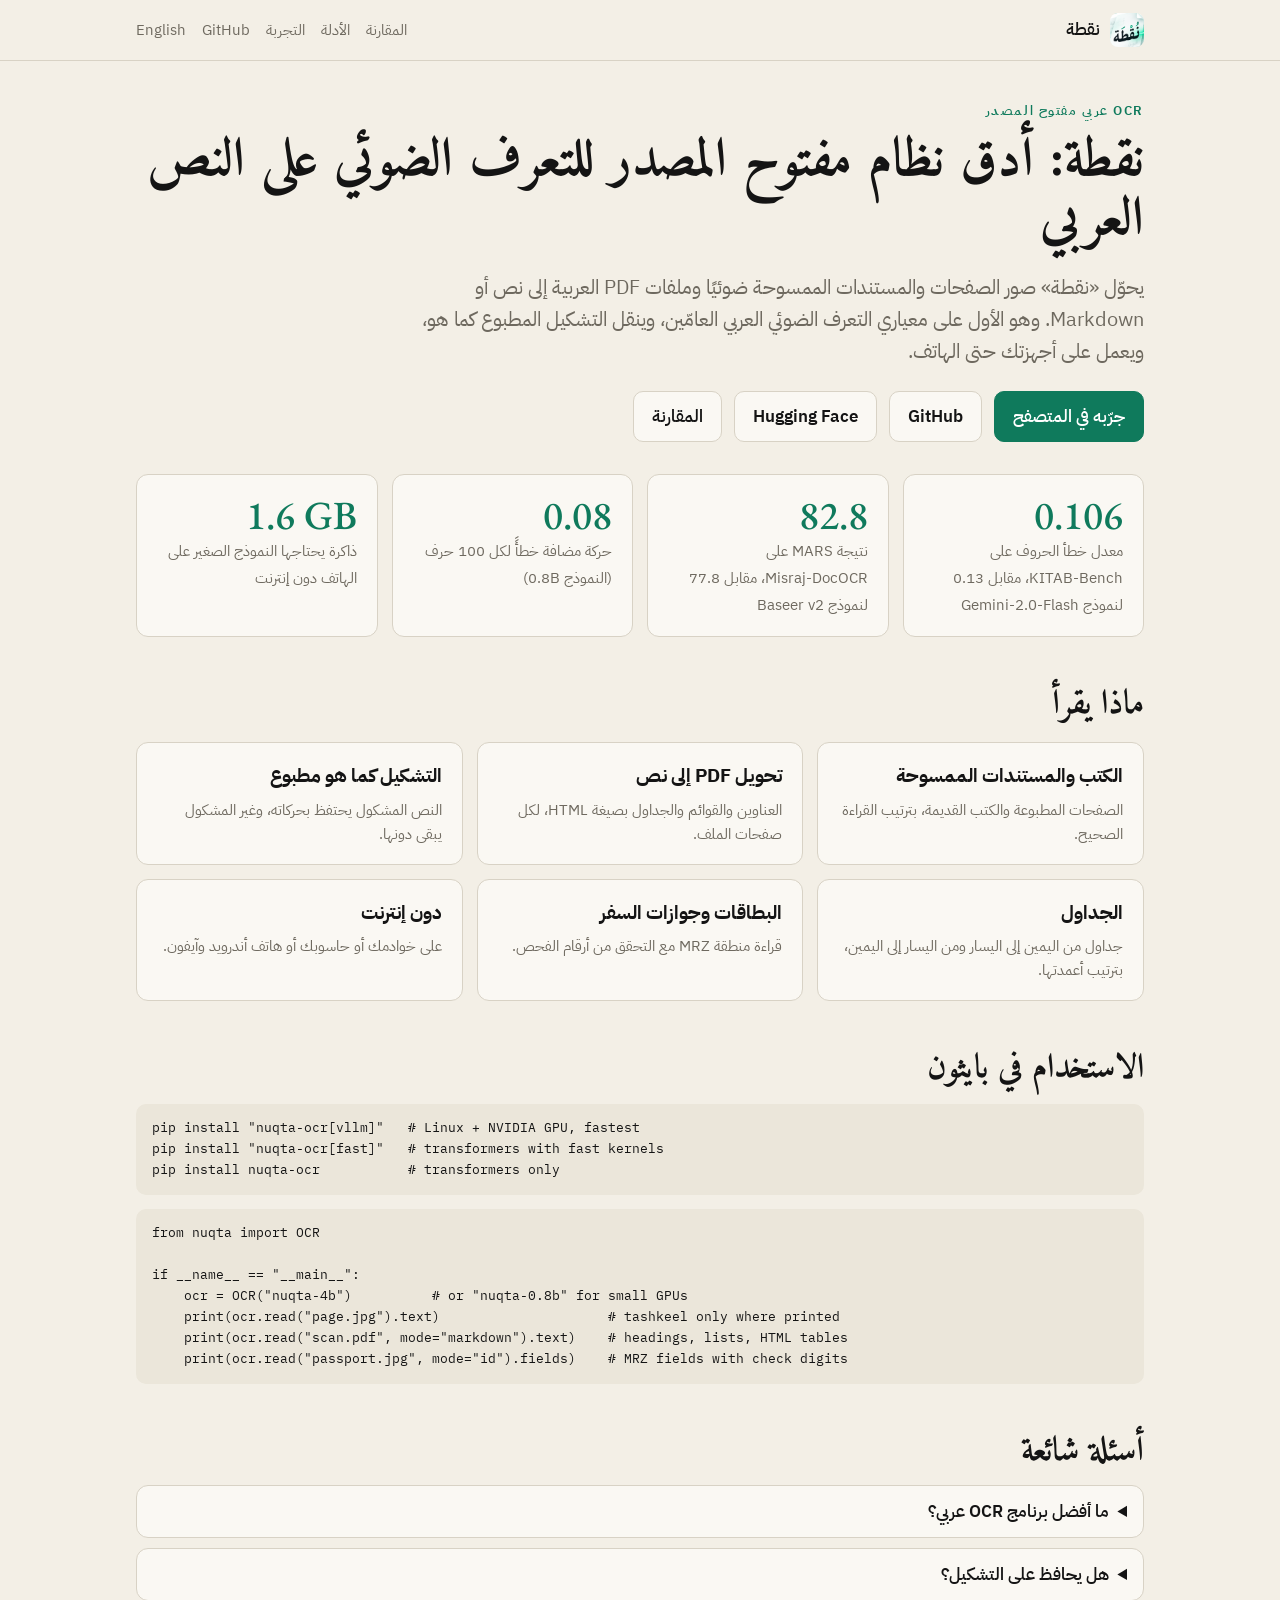
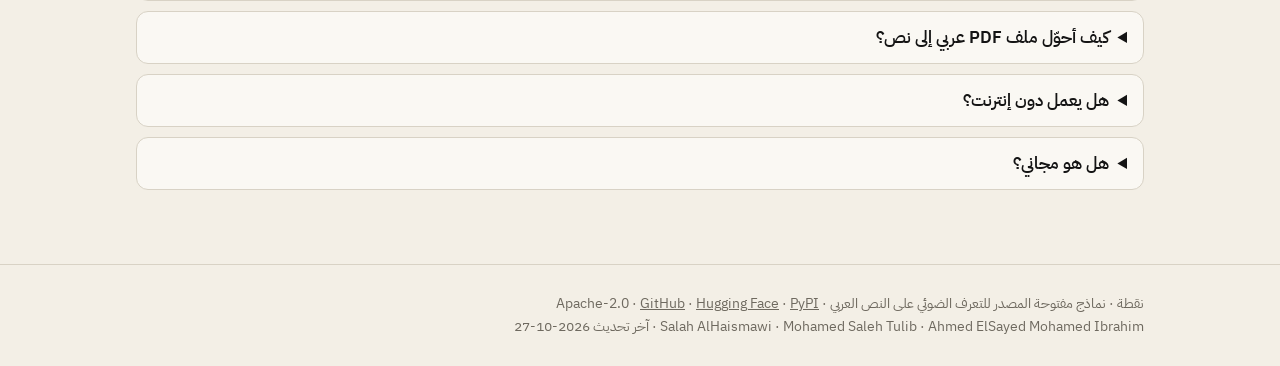
==== docs/ar/index.html @ 3d9a9c6e "Add website (GitHub Pages): benchmarks comparison, guides, Arabic page" ====
<!doctype html>
<html lang="ar" dir="rtl">
<head>
<meta charset="utf-8">
<meta name="viewport" content="width=device-width, initial-scale=1">
<title>نقطة: OCR عربي مفتوح المصدر لتحويل الصور وملفات PDF إلى نص</title>
<meta name="description" content="نماذج ومكتبة مفتوحة المصدر للتعرف الضوئي على النص العربي: تحويل الصور والمستندات الممسوحة وملفات PDF إلى نص، مع التشكيل والجداول والبطاقات وجوازات السفر. الأول على معياري KITAB-Bench وMisraj-DocOCR.">
<link rel="canonical" href="https://salahalhaismawi.github.io/nuqta-ocr/ar/">
<link rel="icon" href="../img/icon.png">
<meta property="og:type" content="website"><meta property="og:url" content="https://salahalhaismawi.github.io/nuqta-ocr/ar/">
<meta property="og:title" content="نقطة: OCR عربي مفتوح المصدر لتحويل الصور وملفات PDF إلى نص"><meta property="og:description" content="نماذج ومكتبة مفتوحة المصدر للتعرف الضوئي على النص العربي: تحويل الصور والمستندات الممسوحة وملفات PDF إلى نص، مع التشكيل والجداول والبطاقات وجوازات السفر. الأول على معياري KITAB-Bench وMisraj-DocOCR.">
<meta property="og:image" content="https://salahalhaismawi.github.io/nuqta-ocr/img/og.png"><meta name="twitter:card" content="summary_large_image">
<link rel="preconnect" href="https://fonts.googleapis.com"><link rel="preconnect" href="https://fonts.gstatic.com" crossorigin>
<link rel="stylesheet" href="https://fonts.googleapis.com/css2?family=EB+Garamond:wght@500&family=IBM+Plex+Mono&family=IBM+Plex+Sans:wght@400;600&family=IBM+Plex+Sans+Arabic:wght@400;600&family=Amiri:wght@400;700&display=swap">
<link rel="stylesheet" href="../style.css">
<script type="application/ld+json">{"@context": "https://schema.org", "@type": "WebPage", "name": "نقطة: OCR عربي مفتوح المصدر لتحويل الصور وملفات PDF إلى نص", "description": "نماذج ومكتبة مفتوحة المصدر للتعرف الضوئي على النص العربي: تحويل الصور والمستندات الممسوحة وملفات PDF إلى نص، مع التشكيل والجداول والبطاقات وجوازات السفر. الأول على معياري KITAB-Bench وMisraj-DocOCR.", "url": "https://salahalhaismawi.github.io/nuqta-ocr/ar/", "inLanguage": "ar", "dateModified": "2026-10-27", "author": [{"@type": "Person", "name": "Salah AlHaismawi"}, {"@type": "Person", "name": "Mohamed Saleh Tulib"}, {"@type": "Person", "name": "Ahmed ElSayed Mohamed Ibrahim"}]}</script><script type="application/ld+json">{"@context": "https://schema.org", "@type": "SoftwareApplication", "name": "Nuqta OCR", "alternateName": ["Nuqta Arabic OCR", "نقطة", "Nuqta-Arabic-OCR"], "applicationCategory": "DeveloperApplication", "operatingSystem": "Linux, macOS, Windows, Android, iOS", "description": "Open-source Arabic OCR models (4B and 0.8B) and Python library. First on KITAB-Bench (CER 0.106) and Misraj-DocOCR (MARS 82.8) among published results. Copies printed tashkeel, reads tables, IDs and passports.", "url": "https://salahalhaismawi.github.io/nuqta-ocr/", "downloadUrl": "https://pypi.org/project/nuqta-ocr/", "softwareVersion": "0.1.1", "license": "https://www.apache.org/licenses/LICENSE-2.0", "offers": {"@type": "Offer", "price": "0", "priceCurrency": "USD"}, "author": [{"@type": "Person", "name": "Salah AlHaismawi"}, {"@type": "Person", "name": "Mohamed Saleh Tulib"}, {"@type": "Person", "name": "Ahmed ElSayed Mohamed Ibrahim"}], "sameAs": ["https://github.com/SalahAlHaismawi/nuqta-ocr", "https://pypi.org/project/nuqta-ocr/", "https://huggingface.co/spaces/SalahALHaismawi/Nuqta-Arabic-OCR", "https://huggingface.co/SalahALHaismawi/Nuqta-Arabic-OCR-4B", "https://huggingface.co/SalahALHaismawi/Nuqta-Arabic-OCR-0.8B"]}</script><script type="application/ld+json">{"@context": "https://schema.org", "@type": "FAQPage", "mainEntity": [{"@type": "Question", "name": "ما أفضل برنامج OCR عربي؟", "acceptedAnswer": {"@type": "Answer", "text": "على المعيارين العامين للتعرف الضوئي على النص العربي، حقق نموذج Nuqta-Arabic-OCR 4B أفضل النتائج المنشورة: معدل خطأ في الحروف 0.106 على KITAB-Bench، ونتيجة 82.8 على Misraj-DocOCR، متقدمًا على Gemini وGPT وBaseer. وهو مفتوح المصدر برخصة Apache-2.0."}}, {"@type": "Question", "name": "هل يحافظ على التشكيل؟", "acceptedAnswer": {"@type": "Answer", "text": "نعم. ينقل التشكيل المطبوع في الصفحة كما هو، ونادرًا ما يضيف حركات غير موجودة فيها."}}, {"@type": "Question", "name": "كيف أحوّل ملف PDF عربي إلى نص؟", "acceptedAnswer": {"@type": "Answer", "text": "ثبّت المكتبة بالأمر pip install nuqta-ocr، ثم استخدم OCR('nuqta-4b').read('file.pdf').text، أو جرّب الصفحة التجريبية في المتصفح دون تثبيت."}}, {"@type": "Question", "name": "هل يعمل دون إنترنت؟", "acceptedAnswer": {"@type": "Answer", "text": "نعم. يعمل على خوادمك أو حاسوبك أو هاتفك دون اتصال، فلا تخرج مستنداتك من أجهزتك."}}, {"@type": "Question", "name": "هل هو مجاني؟", "acceptedAnswer": {"@type": "Answer", "text": "نعم، النماذج والمكتبة مجانية ومفتوحة المصدر، ويجوز استخدامها تجاريًا."}}]}</script>
</head>
<body dir="rtl">
<header class="top"><div class="wrap">
<a class="brand" href="../ar/"><img src="../img/icon.png" alt="" width="34" height="34">نقطة</a>
<nav><a href="../best-arabic-ocr/">المقارنة</a><a href="../guides/">الأدلة</a><a href="https://huggingface.co/spaces/SalahALHaismawi/Nuqta-Arabic-OCR">التجربة</a><a href="https://github.com/SalahAlHaismawi/nuqta-ocr">GitHub</a><a href="../" hreflang="en">English</a></nav>
</div></header>
<main><div class="wrap">

<p class="eyebrow">OCR عربي مفتوح المصدر</p>
<h1>نقطة: أدق نظام مفتوح المصدر للتعرف الضوئي على النص العربي</h1>
<p class="lead">يحوّل «نقطة» صور الصفحات والمستندات الممسوحة ضوئيًا وملفات PDF العربية إلى نص أو Markdown. وهو الأول على
معياري التعرف الضوئي العربي العامّين، وينقل التشكيل المطبوع كما هو، ويعمل على أجهزتك حتى الهاتف.</p>
<div class="cta"><a class="btn primary" href="https://huggingface.co/spaces/SalahALHaismawi/Nuqta-Arabic-OCR">جرّبه في المتصفح</a><a class="btn" href="https://github.com/SalahAlHaismawi/nuqta-ocr">GitHub</a>
<a class="btn" href="https://huggingface.co/SalahALHaismawi/Nuqta-Arabic-OCR-4B">Hugging Face</a><a class="btn" href="../best-arabic-ocr/">المقارنة</a></div>
<div class="stats">
<div class="stat"><b dir="ltr">0.106</b><span>معدل خطأ الحروف على <bdi>KITAB-Bench</bdi>، مقابل 0.13 لنموذج <bdi>Gemini-2.0-Flash</bdi></span></div>
<div class="stat"><b dir="ltr">82.8</b><span>نتيجة <bdi>MARS</bdi> على <bdi>Misraj-DocOCR</bdi>، مقابل 77.8 لنموذج <bdi>Baseer v2</bdi></span></div>
<div class="stat"><b dir="ltr">0.08</b><span>حركة مضافة خطأً لكل 100 حرف (النموذج <bdi>0.8B</bdi>)</span></div>
<div class="stat"><b dir="ltr">1.6 GB</b><span>ذاكرة يحتاجها النموذج الصغير على الهاتف دون إنترنت</span></div>
</div>
<h2>ماذا يقرأ</h2>
<div class="cards">
<div class="card"><h3>الكتب والمستندات الممسوحة</h3><p>الصفحات المطبوعة والكتب القديمة، بترتيب القراءة الصحيح.</p></div>
<div class="card"><h3>تحويل PDF إلى نص</h3><p>العناوين والقوائم والجداول بصيغة HTML، لكل صفحات الملف.</p></div>
<div class="card"><h3>التشكيل كما هو مطبوع</h3><p>النص المشكول يحتفظ بحركاته، وغير المشكول يبقى دونها.</p></div>
<div class="card"><h3>الجداول</h3><p>جداول من اليمين إلى اليسار ومن اليسار إلى اليمين، بترتيب أعمدتها.</p></div>
<div class="card"><h3>البطاقات وجوازات السفر</h3><p>قراءة منطقة MRZ مع التحقق من أرقام الفحص.</p></div>
<div class="card"><h3>دون إنترنت</h3><p>على خوادمك أو حاسوبك أو هاتف أندرويد وآيفون.</p></div>
</div>
<h2>الاستخدام في بايثون</h2>
<pre><code>pip install "nuqta-ocr[vllm]"   # Linux + NVIDIA GPU, fastest
pip install "nuqta-ocr[fast]"   # transformers with fast kernels
pip install nuqta-ocr           # transformers only</code></pre>
<pre><code>from nuqta import OCR

if __name__ == "__main__":
    ocr = OCR("nuqta-4b")          # or "nuqta-0.8b" for small GPUs
    print(ocr.read("page.jpg").text)                     # tashkeel only where printed
    print(ocr.read("scan.pdf", mode="markdown").text)    # headings, lists, HTML tables
    print(ocr.read("passport.jpg", mode="id").fields)    # MRZ fields with check digits</code></pre>
<h2>أسئلة شائعة</h2>
<details><summary>ما أفضل برنامج OCR عربي؟</summary><p>على المعيارين العامين للتعرف الضوئي على النص العربي، حقق نموذج Nuqta-Arabic-OCR 4B أفضل النتائج المنشورة: معدل خطأ في الحروف 0.106 على KITAB-Bench، ونتيجة 82.8 على Misraj-DocOCR، متقدمًا على Gemini وGPT وBaseer. وهو مفتوح المصدر برخصة Apache-2.0.</p></details><details><summary>هل يحافظ على التشكيل؟</summary><p>نعم. ينقل التشكيل المطبوع في الصفحة كما هو، ونادرًا ما يضيف حركات غير موجودة فيها.</p></details><details><summary>كيف أحوّل ملف PDF عربي إلى نص؟</summary><p>ثبّت المكتبة بالأمر pip install nuqta-ocr، ثم استخدم OCR(&#x27;nuqta-4b&#x27;).read(&#x27;file.pdf&#x27;).text، أو جرّب الصفحة التجريبية في المتصفح دون تثبيت.</p></details><details><summary>هل يعمل دون إنترنت؟</summary><p>نعم. يعمل على خوادمك أو حاسوبك أو هاتفك دون اتصال، فلا تخرج مستنداتك من أجهزتك.</p></details><details><summary>هل هو مجاني؟</summary><p>نعم، النماذج والمكتبة مجانية ومفتوحة المصدر، ويجوز استخدامها تجاريًا.</p></details>

</div></main>
<footer><div class="wrap">نقطة · نماذج مفتوحة المصدر للتعرف الضوئي على النص العربي · Apache-2.0 · <a href="https://github.com/SalahAlHaismawi/nuqta-ocr">GitHub</a> · <a href="https://huggingface.co/SalahALHaismawi/Nuqta-Arabic-OCR-4B">Hugging Face</a> · <a href="https://pypi.org/project/nuqta-ocr/">PyPI</a><br>
Salah AlHaismawi · Mohamed Saleh Tulib · Ahmed ElSayed Mohamed Ibrahim · آخر تحديث 2026-10-27</div></footer>
</body>
</html>
---- docs/style.css ----
:root{--paper:#F3EFE6;--card:#FAF8F3;--ink:#141414;--muted:#6E695F;--rule:#D8D2C5;--green:#0F7A5C;--soft:#E3EFE9;--code:#EBE6DA}
@media (prefers-color-scheme:dark){:root{--paper:#121412;--card:#1A1D1A;--ink:#ECE8DF;--muted:#A39E93;--rule:#33362F;--green:#4FC79C;--soft:#17271F;--code:#202320}}
*{box-sizing:border-box}
html{-webkit-text-size-adjust:100%}
body{margin:0;background:var(--paper);color:var(--ink);font:17px/1.6 'IBM Plex Sans',system-ui,sans-serif}
[lang=ar] body,body[dir=rtl]{font-family:'IBM Plex Sans Arabic','IBM Plex Sans',system-ui,sans-serif}
a{color:var(--green)}
.wrap{max-width:1040px;margin:0 auto;padding:0 16px}
header.top{border-bottom:1px solid var(--rule)}
header.top .wrap{display:flex;align-items:center;gap:20px;min-height:60px;flex-wrap:wrap}
header.top .brand{display:flex;align-items:center;gap:10px;font-weight:600;text-decoration:none;color:var(--ink)}
header.top .brand img{width:34px;height:34px;border-radius:8px}
header.top nav{display:flex;gap:16px;flex-wrap:wrap;margin-inline-start:auto;font-size:15px}
header.top nav a{color:var(--muted);text-decoration:none}
header.top nav a:hover{color:var(--ink)}
main{padding:40px 0 64px}
h1{font-family:'EB Garamond',Georgia,serif;font-weight:500;font-size:clamp(34px,6vw,54px);line-height:1.1;margin:0 0 16px}
h2{font-family:'EB Garamond',Georgia,serif;font-weight:500;font-size:clamp(26px,4vw,34px);line-height:1.2;margin:48px 0 12px}
h3{font-size:19px;margin:28px 0 8px}
[dir=rtl] .stat b{text-align:right}
bdi{white-space:nowrap}
.btn.primary{color:#fff}
@media (prefers-color-scheme:dark){.btn.primary{color:#0b1a14}}
[dir=rtl] h1,[dir=rtl] h2{font-family:'Amiri','IBM Plex Sans Arabic',serif;font-weight:700}
.lead{font-size:20px;color:var(--muted);max-width:760px}
.eyebrow{font-size:13px;font-weight:600;letter-spacing:.12em;text-transform:uppercase;color:var(--green);margin:0 0 10px}
.cta{display:flex;gap:12px;flex-wrap:wrap;margin:24px 0}
.btn{display:inline-block;padding:11px 18px;border-radius:10px;border:1px solid var(--rule);background:var(--card);color:var(--ink);text-decoration:none;font-weight:600}
.btn.primary{background:var(--green);border-color:var(--green);color:#fff}
.stats{display:grid;grid-template-columns:repeat(auto-fit,minmax(200px,1fr));gap:14px;margin:32px 0}
.stat{background:var(--card);border:1px solid var(--rule);border-radius:12px;padding:18px 20px}
.stat b{display:block;font-family:'EB Garamond',Georgia,serif;font-size:40px;font-weight:500;color:var(--green);line-height:1.1}
.stat span{color:var(--muted);font-size:15px}
.tbl{overflow-x:auto;margin:16px 0;border:1px solid var(--rule);border-radius:12px;background:var(--card)}
table{border-collapse:collapse;width:100%;font-size:15px}
th,td{padding:9px 12px;text-align:start;border-bottom:1px solid var(--rule);white-space:nowrap}
th{font-weight:600;color:var(--muted);font-size:13px;text-transform:uppercase;letter-spacing:.05em}
tr:last-child td{border-bottom:0}
tr.us td{background:var(--soft);font-weight:600}
td.n{font-variant-numeric:tabular-nums}
pre{background:var(--code);border-radius:10px;padding:14px 16px;overflow-x:auto;font-size:14px;line-height:1.5;direction:ltr;text-align:left}
code{font-family:'IBM Plex Mono',ui-monospace,monospace;font-size:.92em}
p code,li code{background:var(--code);padding:1px 5px;border-radius:5px}
.cards{display:grid;grid-template-columns:repeat(auto-fit,minmax(260px,1fr));gap:14px;margin:16px 0}
.card{background:var(--card);border:1px solid var(--rule);border-radius:12px;padding:18px 20px}
.card h3{margin:0 0 6px}
.card p{margin:0;color:var(--muted);font-size:15px}
.card a.more{display:inline-block;margin-top:10px;font-weight:600;text-decoration:none}
details{background:var(--card);border:1px solid var(--rule);border-radius:12px;padding:12px 16px;margin:10px 0}
summary{font-weight:600;cursor:pointer}
details p{margin:8px 0 0;color:var(--muted)}
.note{color:var(--muted);font-size:14px}
.ar-text{font-family:'Amiri',serif;font-size:1.25em}
footer{border-top:1px solid var(--rule);padding:28px 0;color:var(--muted);font-size:14px}
footer a{color:var(--muted)}
@media (max-width:600px){body{font-size:16px}th,td{white-space:normal;padding:8px}td:first-child{min-width:120px}header.top nav{margin-inline-start:0}}
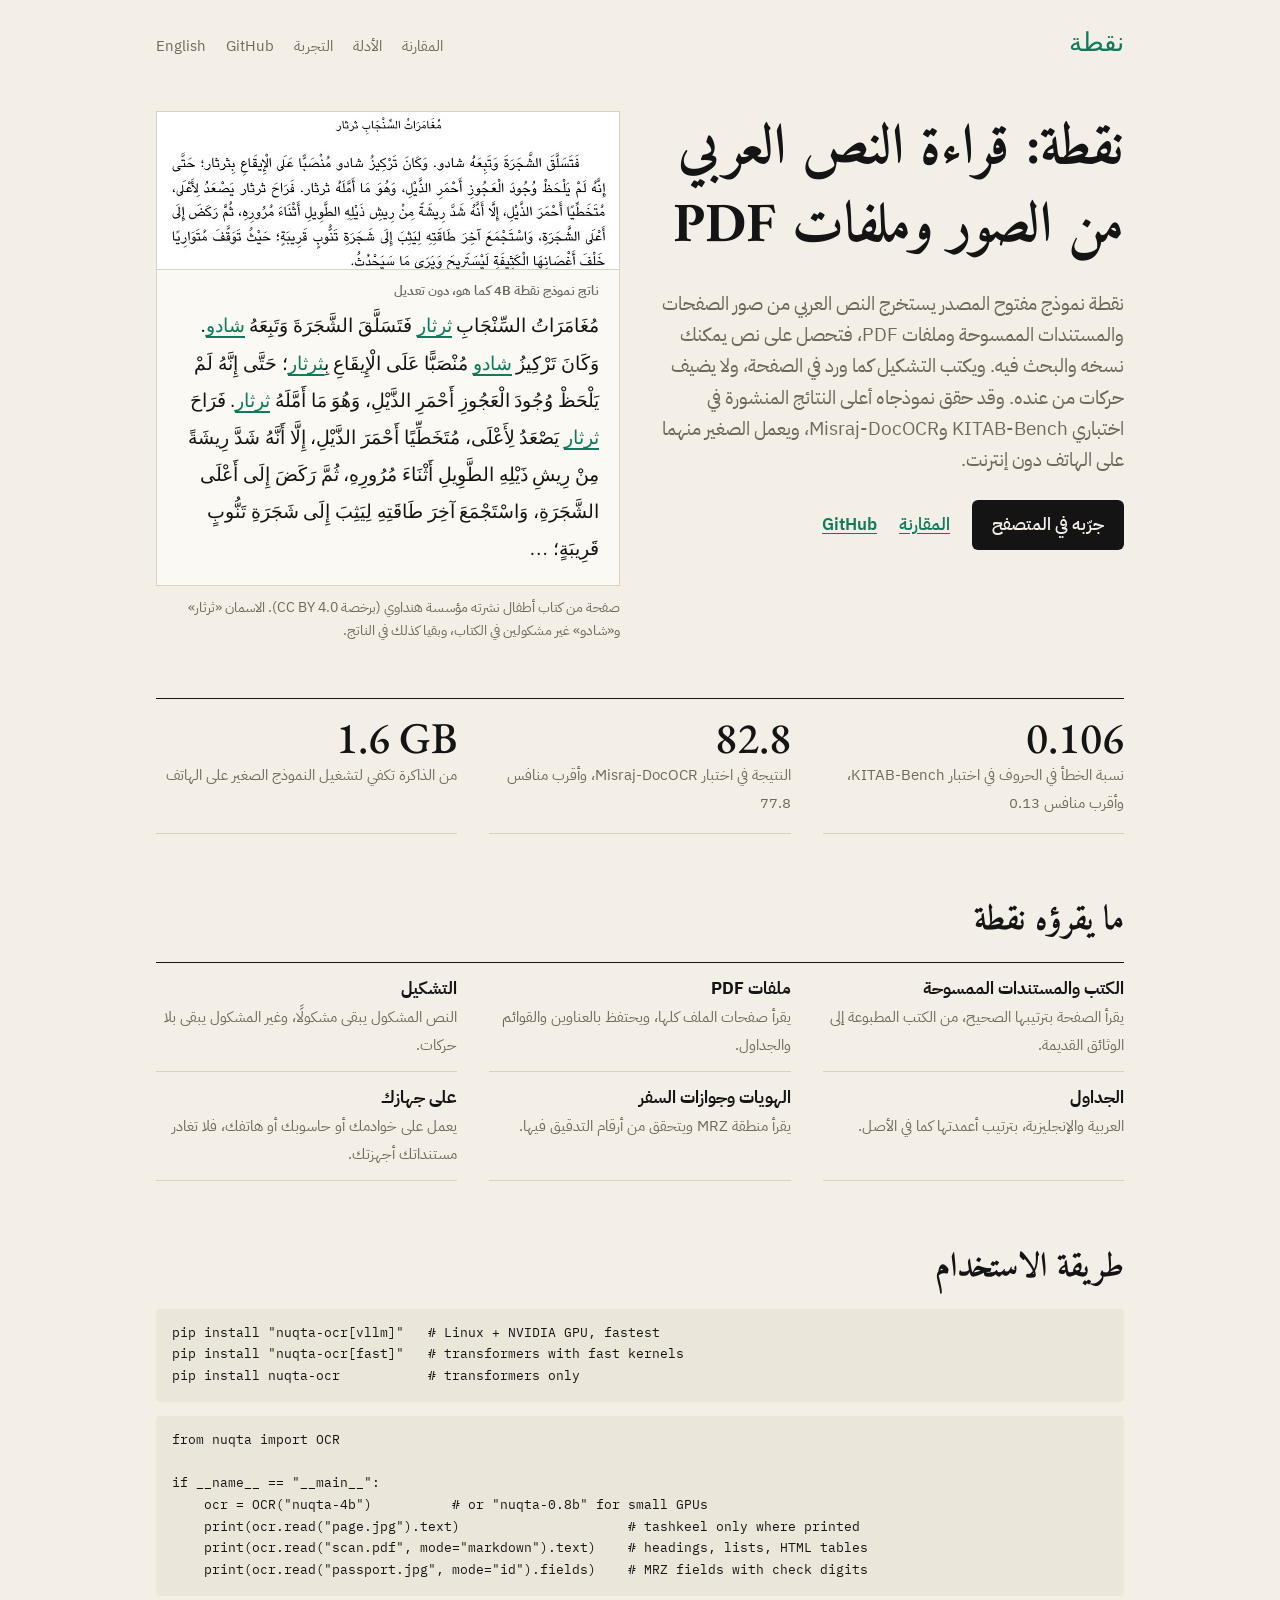
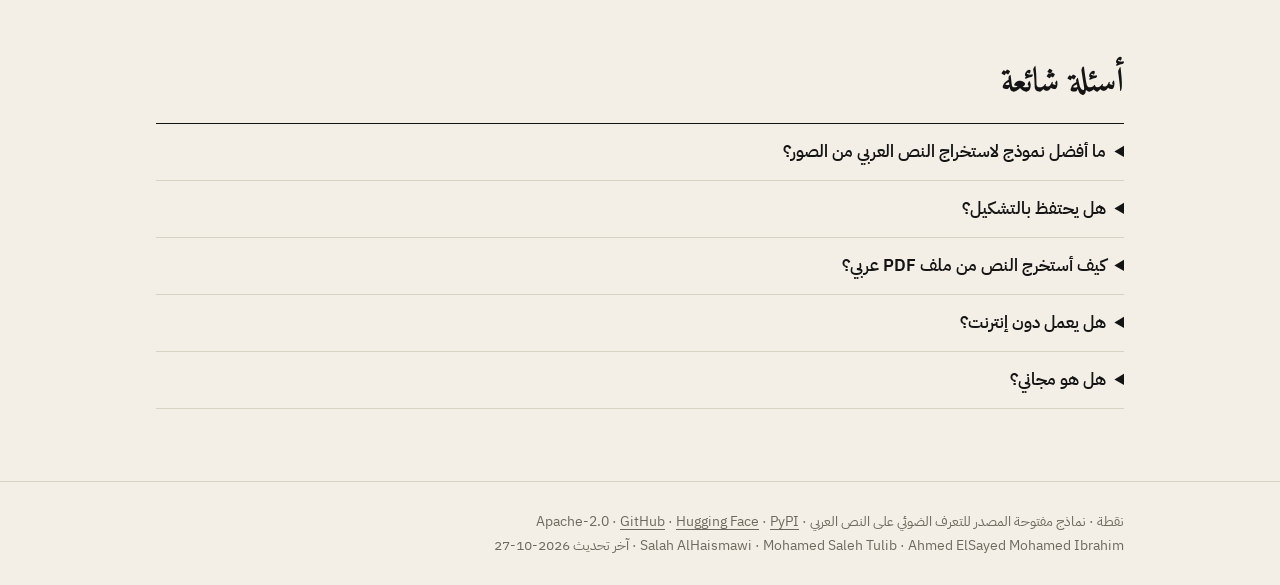
==== commit 83ad12d4: "Website: light editorial design with a real page and its output; rewrite Arabic page" ====
--- a/docs/ar/index.html
+++ b/docs/ar/index.html
@@ -13,37 +13,39 @@
 <link rel="preconnect" href="https://fonts.googleapis.com"><link rel="preconnect" href="https://fonts.gstatic.com" crossorigin>
 <link rel="stylesheet" href="https://fonts.googleapis.com/css2?family=EB+Garamond:wght@500&family=IBM+Plex+Mono&family=IBM+Plex+Sans:wght@400;600&family=IBM+Plex+Sans+Arabic:wght@400;600&family=Amiri:wght@400;700&display=swap">
 <link rel="stylesheet" href="../style.css">
-<script type="application/ld+json">{"@context": "https://schema.org", "@type": "WebPage", "name": "نقطة: OCR عربي مفتوح المصدر لتحويل الصور وملفات PDF إلى نص", "description": "نماذج ومكتبة مفتوحة المصدر للتعرف الضوئي على النص العربي: تحويل الصور والمستندات الممسوحة وملفات PDF إلى نص، مع التشكيل والجداول والبطاقات وجوازات السفر. الأول على معياري KITAB-Bench وMisraj-DocOCR.", "url": "https://salahalhaismawi.github.io/nuqta-ocr/ar/", "inLanguage": "ar", "dateModified": "2026-10-27", "author": [{"@type": "Person", "name": "Salah AlHaismawi"}, {"@type": "Person", "name": "Mohamed Saleh Tulib"}, {"@type": "Person", "name": "Ahmed ElSayed Mohamed Ibrahim"}]}</script><script type="application/ld+json">{"@context": "https://schema.org", "@type": "SoftwareApplication", "name": "Nuqta OCR", "alternateName": ["Nuqta Arabic OCR", "نقطة", "Nuqta-Arabic-OCR"], "applicationCategory": "DeveloperApplication", "operatingSystem": "Linux, macOS, Windows, Android, iOS", "description": "Open-source Arabic OCR models (4B and 0.8B) and Python library. First on KITAB-Bench (CER 0.106) and Misraj-DocOCR (MARS 82.8) among published results. Copies printed tashkeel, reads tables, IDs and passports.", "url": "https://salahalhaismawi.github.io/nuqta-ocr/", "downloadUrl": "https://pypi.org/project/nuqta-ocr/", "softwareVersion": "0.1.1", "license": "https://www.apache.org/licenses/LICENSE-2.0", "offers": {"@type": "Offer", "price": "0", "priceCurrency": "USD"}, "author": [{"@type": "Person", "name": "Salah AlHaismawi"}, {"@type": "Person", "name": "Mohamed Saleh Tulib"}, {"@type": "Person", "name": "Ahmed ElSayed Mohamed Ibrahim"}], "sameAs": ["https://github.com/SalahAlHaismawi/nuqta-ocr", "https://pypi.org/project/nuqta-ocr/", "https://huggingface.co/spaces/SalahALHaismawi/Nuqta-Arabic-OCR", "https://huggingface.co/SalahALHaismawi/Nuqta-Arabic-OCR-4B", "https://huggingface.co/SalahALHaismawi/Nuqta-Arabic-OCR-0.8B"]}</script><script type="application/ld+json">{"@context": "https://schema.org", "@type": "FAQPage", "mainEntity": [{"@type": "Question", "name": "ما أفضل برنامج OCR عربي؟", "acceptedAnswer": {"@type": "Answer", "text": "على المعيارين العامين للتعرف الضوئي على النص العربي، حقق نموذج Nuqta-Arabic-OCR 4B أفضل النتائج المنشورة: معدل خطأ في الحروف 0.106 على KITAB-Bench، ونتيجة 82.8 على Misraj-DocOCR، متقدمًا على Gemini وGPT وBaseer. وهو مفتوح المصدر برخصة Apache-2.0."}}, {"@type": "Question", "name": "هل يحافظ على التشكيل؟", "acceptedAnswer": {"@type": "Answer", "text": "نعم. ينقل التشكيل المطبوع في الصفحة كما هو، ونادرًا ما يضيف حركات غير موجودة فيها."}}, {"@type": "Question", "name": "كيف أحوّل ملف PDF عربي إلى نص؟", "acceptedAnswer": {"@type": "Answer", "text": "ثبّت المكتبة بالأمر pip install nuqta-ocr، ثم استخدم OCR('nuqta-4b').read('file.pdf').text، أو جرّب الصفحة التجريبية في المتصفح دون تثبيت."}}, {"@type": "Question", "name": "هل يعمل دون إنترنت؟", "acceptedAnswer": {"@type": "Answer", "text": "نعم. يعمل على خوادمك أو حاسوبك أو هاتفك دون اتصال، فلا تخرج مستنداتك من أجهزتك."}}, {"@type": "Question", "name": "هل هو مجاني؟", "acceptedAnswer": {"@type": "Answer", "text": "نعم، النماذج والمكتبة مجانية ومفتوحة المصدر، ويجوز استخدامها تجاريًا."}}]}</script>
+<script type="application/ld+json">{"@context": "https://schema.org", "@type": "WebPage", "name": "نقطة: OCR عربي مفتوح المصدر لتحويل الصور وملفات PDF إلى نص", "description": "نماذج ومكتبة مفتوحة المصدر للتعرف الضوئي على النص العربي: تحويل الصور والمستندات الممسوحة وملفات PDF إلى نص، مع التشكيل والجداول والبطاقات وجوازات السفر. الأول على معياري KITAB-Bench وMisraj-DocOCR.", "url": "https://salahalhaismawi.github.io/nuqta-ocr/ar/", "inLanguage": "ar", "dateModified": "2026-10-27", "author": [{"@type": "Person", "name": "Salah AlHaismawi"}, {"@type": "Person", "name": "Mohamed Saleh Tulib"}, {"@type": "Person", "name": "Ahmed ElSayed Mohamed Ibrahim"}]}</script><script type="application/ld+json">{"@context": "https://schema.org", "@type": "SoftwareApplication", "name": "Nuqta OCR", "alternateName": ["Nuqta Arabic OCR", "نقطة", "Nuqta-Arabic-OCR"], "applicationCategory": "DeveloperApplication", "operatingSystem": "Linux, macOS, Windows, Android, iOS", "description": "Open-source Arabic OCR models (4B and 0.8B) and Python library. First on KITAB-Bench (CER 0.106) and Misraj-DocOCR (MARS 82.8) among published results. Copies printed tashkeel, reads tables, IDs and passports.", "url": "https://salahalhaismawi.github.io/nuqta-ocr/", "downloadUrl": "https://pypi.org/project/nuqta-ocr/", "softwareVersion": "0.1.1", "license": "https://www.apache.org/licenses/LICENSE-2.0", "offers": {"@type": "Offer", "price": "0", "priceCurrency": "USD"}, "author": [{"@type": "Person", "name": "Salah AlHaismawi"}, {"@type": "Person", "name": "Mohamed Saleh Tulib"}, {"@type": "Person", "name": "Ahmed ElSayed Mohamed Ibrahim"}], "sameAs": ["https://github.com/SalahAlHaismawi/nuqta-ocr", "https://pypi.org/project/nuqta-ocr/", "https://huggingface.co/spaces/SalahALHaismawi/Nuqta-Arabic-OCR", "https://huggingface.co/SalahALHaismawi/Nuqta-Arabic-OCR-4B", "https://huggingface.co/SalahALHaismawi/Nuqta-Arabic-OCR-0.8B"]}</script><script type="application/ld+json">{"@context": "https://schema.org", "@type": "FAQPage", "mainEntity": [{"@type": "Question", "name": "ما أفضل نموذج لاستخراج النص العربي من الصور؟", "acceptedAnswer": {"@type": "Answer", "text": "بحسب النتائج المنشورة في الاختبارين العامّين لقراءة النص العربي، يتصدر نموذج Nuqta-Arabic-OCR 4B: نسبة الخطأ في الحروف 0.106 في اختبار KITAB-Bench، و82.8 في اختبار Misraj-DocOCR، متقدمًا على Gemini وGPT وBaseer. والنموذج مفتوح المصدر برخصة Apache-2.0."}}, {"@type": "Question", "name": "هل يحتفظ بالتشكيل؟", "acceptedAnswer": {"@type": "Answer", "text": "نعم، يكتب الحركات المطبوعة في الصفحة كما هي، ونادرًا ما يضيف حركة غير موجودة فيها."}}, {"@type": "Question", "name": "كيف أستخرج النص من ملف PDF عربي؟", "acceptedAnswer": {"@type": "Answer", "text": "ثبّت المكتبة بالأمر pip install nuqta-ocr، ثم استدعِ OCR('nuqta-4b').read('file.pdf').text. ويمكنك أيضًا تجربته في المتصفح دون تثبيت أي شيء."}}, {"@type": "Question", "name": "هل يعمل دون إنترنت؟", "acceptedAnswer": {"@type": "Answer", "text": "نعم، يعمل على خوادمك أو حاسوبك أو هاتفك دون اتصال، فتبقى مستنداتك عندك."}}, {"@type": "Question", "name": "هل هو مجاني؟", "acceptedAnswer": {"@type": "Answer", "text": "نعم، النماذج والمكتبة مجانية ومفتوحة المصدر، ويمكن استخدامها في المشاريع التجارية."}}]}</script>
 </head>
 <body dir="rtl">
 <header class="top"><div class="wrap">
-<a class="brand" href="../ar/"><img src="../img/icon.png" alt="" width="34" height="34">نقطة</a>
+<a class="brand" href="../ar/">نقطة</a>
 <nav><a href="../best-arabic-ocr/">المقارنة</a><a href="../guides/">الأدلة</a><a href="https://huggingface.co/spaces/SalahALHaismawi/Nuqta-Arabic-OCR">التجربة</a><a href="https://github.com/SalahAlHaismawi/nuqta-ocr">GitHub</a><a href="../" hreflang="en">English</a></nav>
 </div></header>
 <main><div class="wrap">
 
-<p class="eyebrow">OCR عربي مفتوح المصدر</p>
-<h1>نقطة: أدق نظام مفتوح المصدر للتعرف الضوئي على النص العربي</h1>
-<p class="lead">يحوّل «نقطة» صور الصفحات والمستندات الممسوحة ضوئيًا وملفات PDF العربية إلى نص أو Markdown. وهو الأول على
-معياري التعرف الضوئي العربي العامّين، وينقل التشكيل المطبوع كما هو، ويعمل على أجهزتك حتى الهاتف.</p>
-<div class="cta"><a class="btn primary" href="https://huggingface.co/spaces/SalahALHaismawi/Nuqta-Arabic-OCR">جرّبه في المتصفح</a><a class="btn" href="https://github.com/SalahAlHaismawi/nuqta-ocr">GitHub</a>
-<a class="btn" href="https://huggingface.co/SalahALHaismawi/Nuqta-Arabic-OCR-4B">Hugging Face</a><a class="btn" href="../best-arabic-ocr/">المقارنة</a></div>
-<div class="stats">
-<div class="stat"><b dir="ltr">0.106</b><span>معدل خطأ الحروف على <bdi>KITAB-Bench</bdi>، مقابل 0.13 لنموذج <bdi>Gemini-2.0-Flash</bdi></span></div>
-<div class="stat"><b dir="ltr">82.8</b><span>نتيجة <bdi>MARS</bdi> على <bdi>Misraj-DocOCR</bdi>، مقابل 77.8 لنموذج <bdi>Baseer v2</bdi></span></div>
-<div class="stat"><b dir="ltr">0.08</b><span>حركة مضافة خطأً لكل 100 حرف (النموذج <bdi>0.8B</bdi>)</span></div>
-<div class="stat"><b dir="ltr">1.6 GB</b><span>ذاكرة يحتاجها النموذج الصغير على الهاتف دون إنترنت</span></div>
+<div class="hero"><div>
+<h1>نقطة: قراءة النص العربي من الصور وملفات PDF</h1>
+<p class="lead">نقطة نموذج مفتوح المصدر يستخرج النص العربي من صور الصفحات والمستندات الممسوحة وملفات PDF، فتحصل على نص
+يمكنك نسخه والبحث فيه. ويكتب التشكيل كما ورد في الصفحة، ولا يضيف حركات من عنده. وقد حقق نموذجاه أعلى النتائج المنشورة
+في اختباري <bdi>KITAB-Bench</bdi> و<bdi>Misraj-DocOCR</bdi>، ويعمل الصغير منهما على الهاتف دون إنترنت.</p>
+<div class="go"><a class="main" href="https://huggingface.co/spaces/SalahALHaismawi/Nuqta-Arabic-OCR">جرّبه في المتصفح</a><a href="../best-arabic-ocr/">المقارنة</a><a href="https://github.com/SalahAlHaismawi/nuqta-ocr">GitHub</a></div>
 </div>
-<h2>ماذا يقرأ</h2>
-<div class="cards">
-<div class="card"><h3>الكتب والمستندات الممسوحة</h3><p>الصفحات المطبوعة والكتب القديمة، بترتيب القراءة الصحيح.</p></div>
-<div class="card"><h3>تحويل PDF إلى نص</h3><p>العناوين والقوائم والجداول بصيغة HTML، لكل صفحات الملف.</p></div>
-<div class="card"><h3>التشكيل كما هو مطبوع</h3><p>النص المشكول يحتفظ بحركاته، وغير المشكول يبقى دونها.</p></div>
-<div class="card"><h3>الجداول</h3><p>جداول من اليمين إلى اليسار ومن اليسار إلى اليمين، بترتيب أعمدتها.</p></div>
-<div class="card"><h3>البطاقات وجوازات السفر</h3><p>قراءة منطقة MRZ مع التحقق من أرقام الفحص.</p></div>
-<div class="card"><h3>دون إنترنت</h3><p>على خوادمك أو حاسوبك أو هاتف أندرويد وآيفون.</p></div>
+<figure><div class="proof"><img src="../img/sample_page.png" width="900" height="307" alt="Arabic book page with tashkeel"><span class="tag">ناتج نموذج نقطة 4B كما هو، دون تعديل</span><div class="out">مُغَامَرَاتُ السِّنْجَابِ <mark>ثرثار</mark> فَتَسَلَّقَ الشَّجَرَةَ وَتَبِعَهُ <mark>شادو</mark>. وَكَانَ تَرْكِيزُ <mark>شادو</mark> مُنْصَبًّا عَلَى الْإِيقَاعِ بِ<mark>ثرثار</mark>؛ حَتَّى إِنَّهُ لَمْ يَلْحَظْ وُجُودَ الْعَجُوزِ أَحْمَرِ الذَّيْلِ، وَهُوَ مَا أَمَّلَهُ <mark>ثرثار</mark>. فَرَاحَ <mark>ثرثار</mark> يَصْعَدُ لِأَعْلَى، مُتَخَطِّيًا أَحْمَرَ الذَّيْلِ، إِلَّا أَنَّهُ شَدَّ رِيشَةً مِنْ رِيشِ ذَيْلِهِ الطَّوِيلِ أَثْنَاءَ مُرُورِهِ، ثُمَّ رَكَضَ إِلَى أَعْلَى الشَّجَرَةِ، وَاسْتَجْمَعَ آخِرَ طَاقَتِهِ لِيَثِبَ إِلَى شَجَرَةِ تَنُّوبٍ قَرِيبَةٍ؛ …</div></div><figcaption>صفحة من كتاب أطفال نشرته مؤسسة هنداوي (برخصة CC BY 4.0). الاسمان «ثرثار» و«شادو» غير مشكولين في الكتاب، وبقيا كذلك في الناتج.</figcaption></figure>
 </div>
-<h2>الاستخدام في بايثون</h2>
+<div class="nums">
+<div><b dir="ltr">0.106</b><span>نسبة الخطأ في الحروف في اختبار <bdi>KITAB-Bench</bdi>، وأقرب منافس 0.13</span></div>
+<div><b dir="ltr">82.8</b><span>النتيجة في اختبار <bdi>Misraj-DocOCR</bdi>، وأقرب منافس 77.8</span></div>
+<div><b dir="ltr">1.6 GB</b><span>من الذاكرة تكفي لتشغيل النموذج الصغير على الهاتف</span></div>
+</div>
+<h2>ما يقرؤه نقطة</h2>
+<ul class="plain">
+<li><b>الكتب والمستندات الممسوحة</b><span>يقرأ الصفحة بترتيبها الصحيح، من الكتب المطبوعة إلى الوثائق القديمة.</span></li>
+<li><b>ملفات PDF</b><span>يقرأ صفحات الملف كلها، ويحتفظ بالعناوين والقوائم والجداول.</span></li>
+<li><b>التشكيل</b><span>النص المشكول يبقى مشكولًا، وغير المشكول يبقى بلا حركات.</span></li>
+<li><b>الجداول</b><span>العربية والإنجليزية، بترتيب أعمدتها كما في الأصل.</span></li>
+<li><b>الهويات وجوازات السفر</b><span>يقرأ منطقة MRZ ويتحقق من أرقام التدقيق فيها.</span></li>
+<li><b>على جهازك</b><span>يعمل على خوادمك أو حاسوبك أو هاتفك، فلا تغادر مستنداتك أجهزتك.</span></li>
+</ul>
+<h2>طريقة الاستخدام</h2>
 <pre><code>pip install "nuqta-ocr[vllm]"   # Linux + NVIDIA GPU, fastest
 pip install "nuqta-ocr[fast]"   # transformers with fast kernels
 pip install nuqta-ocr           # transformers only</code></pre>
@@ -55,7 +57,7 @@
     print(ocr.read("scan.pdf", mode="markdown").text)    # headings, lists, HTML tables
     print(ocr.read("passport.jpg", mode="id").fields)    # MRZ fields with check digits</code></pre>
 <h2>أسئلة شائعة</h2>
-<details><summary>ما أفضل برنامج OCR عربي؟</summary><p>على المعيارين العامين للتعرف الضوئي على النص العربي، حقق نموذج Nuqta-Arabic-OCR 4B أفضل النتائج المنشورة: معدل خطأ في الحروف 0.106 على KITAB-Bench، ونتيجة 82.8 على Misraj-DocOCR، متقدمًا على Gemini وGPT وBaseer. وهو مفتوح المصدر برخصة Apache-2.0.</p></details><details><summary>هل يحافظ على التشكيل؟</summary><p>نعم. ينقل التشكيل المطبوع في الصفحة كما هو، ونادرًا ما يضيف حركات غير موجودة فيها.</p></details><details><summary>كيف أحوّل ملف PDF عربي إلى نص؟</summary><p>ثبّت المكتبة بالأمر pip install nuqta-ocr، ثم استخدم OCR(&#x27;nuqta-4b&#x27;).read(&#x27;file.pdf&#x27;).text، أو جرّب الصفحة التجريبية في المتصفح دون تثبيت.</p></details><details><summary>هل يعمل دون إنترنت؟</summary><p>نعم. يعمل على خوادمك أو حاسوبك أو هاتفك دون اتصال، فلا تخرج مستنداتك من أجهزتك.</p></details><details><summary>هل هو مجاني؟</summary><p>نعم، النماذج والمكتبة مجانية ومفتوحة المصدر، ويجوز استخدامها تجاريًا.</p></details>
+<details><summary>ما أفضل نموذج لاستخراج النص العربي من الصور؟</summary><p>بحسب النتائج المنشورة في الاختبارين العامّين لقراءة النص العربي، يتصدر نموذج Nuqta-Arabic-OCR 4B: نسبة الخطأ في الحروف 0.106 في اختبار KITAB-Bench، و82.8 في اختبار Misraj-DocOCR، متقدمًا على Gemini وGPT وBaseer. والنموذج مفتوح المصدر برخصة Apache-2.0.</p></details><details><summary>هل يحتفظ بالتشكيل؟</summary><p>نعم، يكتب الحركات المطبوعة في الصفحة كما هي، ونادرًا ما يضيف حركة غير موجودة فيها.</p></details><details><summary>كيف أستخرج النص من ملف PDF عربي؟</summary><p>ثبّت المكتبة بالأمر pip install nuqta-ocr، ثم استدعِ OCR(&#x27;nuqta-4b&#x27;).read(&#x27;file.pdf&#x27;).text. ويمكنك أيضًا تجربته في المتصفح دون تثبيت أي شيء.</p></details><details><summary>هل يعمل دون إنترنت؟</summary><p>نعم، يعمل على خوادمك أو حاسوبك أو هاتفك دون اتصال، فتبقى مستنداتك عندك.</p></details><details><summary>هل هو مجاني؟</summary><p>نعم، النماذج والمكتبة مجانية ومفتوحة المصدر، ويمكن استخدامها في المشاريع التجارية.</p></details>
 
 </div></main>
 <footer><div class="wrap">نقطة · نماذج مفتوحة المصدر للتعرف الضوئي على النص العربي · Apache-2.0 · <a href="https://github.com/SalahAlHaismawi/nuqta-ocr">GitHub</a> · <a href="https://huggingface.co/SalahALHaismawi/Nuqta-Arabic-OCR-4B">Hugging Face</a> · <a href="https://pypi.org/project/nuqta-ocr/">PyPI</a><br>
--- a/docs/style.css
+++ b/docs/style.css
@@ -1,56 +1,63 @@
-:root{--paper:#F3EFE6;--card:#FAF8F3;--ink:#141414;--muted:#6E695F;--rule:#D8D2C5;--green:#0F7A5C;--soft:#E3EFE9;--code:#EBE6DA}
-@media (prefers-color-scheme:dark){:root{--paper:#121412;--card:#1A1D1A;--ink:#ECE8DF;--muted:#A39E93;--rule:#33362F;--green:#4FC79C;--soft:#17271F;--code:#202320}}
+:root{--paper:#F3EFE6;--sheet:#FBF9F4;--ink:#141414;--muted:#6E695F;--rule:#D8D2C5;--green:#0F7A5C;--code:#EBE6DA}
 *{box-sizing:border-box}
-html{-webkit-text-size-adjust:100%}
-body{margin:0;background:var(--paper);color:var(--ink);font:17px/1.6 'IBM Plex Sans',system-ui,sans-serif}
-[lang=ar] body,body[dir=rtl]{font-family:'IBM Plex Sans Arabic','IBM Plex Sans',system-ui,sans-serif}
-a{color:var(--green)}
-.wrap{max-width:1040px;margin:0 auto;padding:0 16px}
-header.top{border-bottom:1px solid var(--rule)}
-header.top .wrap{display:flex;align-items:center;gap:20px;min-height:60px;flex-wrap:wrap}
-header.top .brand{display:flex;align-items:center;gap:10px;font-weight:600;text-decoration:none;color:var(--ink)}
-header.top .brand img{width:34px;height:34px;border-radius:8px}
-header.top nav{display:flex;gap:16px;flex-wrap:wrap;margin-inline-start:auto;font-size:15px}
+html{-webkit-text-size-adjust:100%;color-scheme:light}
+body{margin:0;background:var(--paper);color:var(--ink);font:17px/1.65 'IBM Plex Sans',system-ui,sans-serif}
+body[dir=rtl]{font-family:'IBM Plex Sans Arabic','IBM Plex Sans',system-ui,sans-serif}
+a{color:var(--green);text-underline-offset:3px}
+.wrap{max-width:1000px;margin:0 auto;padding:0 16px}
+header.top .wrap{display:flex;align-items:baseline;gap:24px;padding-top:22px;padding-bottom:22px;flex-wrap:wrap}
+header.top .brand{text-decoration:none;color:var(--ink);font-family:'EB Garamond',Georgia,serif;font-size:24px;font-weight:500}
+header.top .brand .ar{font-family:'Amiri',serif;color:var(--green);margin-inline-start:8px;font-size:22px}
+body[dir=rtl] header.top .brand{font-family:'Amiri',serif;font-size:26px;color:var(--green)}
+header.top nav{display:flex;gap:20px;flex-wrap:wrap;margin-inline-start:auto;font-size:15px}
 header.top nav a{color:var(--muted);text-decoration:none}
 header.top nav a:hover{color:var(--ink)}
-main{padding:40px 0 64px}
-h1{font-family:'EB Garamond',Georgia,serif;font-weight:500;font-size:clamp(34px,6vw,54px);line-height:1.1;margin:0 0 16px}
-h2{font-family:'EB Garamond',Georgia,serif;font-weight:500;font-size:clamp(26px,4vw,34px);line-height:1.2;margin:48px 0 12px}
-h3{font-size:19px;margin:28px 0 8px}
-[dir=rtl] .stat b{text-align:right}
+main{padding:24px 0 72px}
+h1{font-family:'EB Garamond',Georgia,serif;font-weight:500;font-size:clamp(36px,6vw,56px);line-height:1.08;margin:0 0 20px;letter-spacing:-.01em}
+h2{font-family:'EB Garamond',Georgia,serif;font-weight:500;font-size:clamp(26px,4vw,34px);line-height:1.2;margin:64px 0 16px}
+h3{font-size:18px;margin:24px 0 6px}
+body[dir=rtl] h1,body[dir=rtl] h2{font-family:'Amiri',serif;font-weight:700;letter-spacing:0;line-height:1.4}
+.lead{font-size:19px;color:var(--muted);max-width:680px;margin:0 0 24px}
+.kicker{font-size:14px;color:var(--muted);margin:0 0 12px}
+.go{display:flex;gap:22px;align-items:center;flex-wrap:wrap;margin:8px 0 0;font-weight:600}
+.go .main{background:var(--ink);color:var(--paper);padding:11px 20px;border-radius:6px;text-decoration:none}
 bdi{white-space:nowrap}
-.btn.primary{color:#fff}
-@media (prefers-color-scheme:dark){.btn.primary{color:#0b1a14}}
-[dir=rtl] h1,[dir=rtl] h2{font-family:'Amiri','IBM Plex Sans Arabic',serif;font-weight:700}
-.lead{font-size:20px;color:var(--muted);max-width:760px}
-.eyebrow{font-size:13px;font-weight:600;letter-spacing:.12em;text-transform:uppercase;color:var(--green);margin:0 0 10px}
-.cta{display:flex;gap:12px;flex-wrap:wrap;margin:24px 0}
-.btn{display:inline-block;padding:11px 18px;border-radius:10px;border:1px solid var(--rule);background:var(--card);color:var(--ink);text-decoration:none;font-weight:600}
-.btn.primary{background:var(--green);border-color:var(--green);color:#fff}
-.stats{display:grid;grid-template-columns:repeat(auto-fit,minmax(200px,1fr));gap:14px;margin:32px 0}
-.stat{background:var(--card);border:1px solid var(--rule);border-radius:12px;padding:18px 20px}
-.stat b{display:block;font-family:'EB Garamond',Georgia,serif;font-size:40px;font-weight:500;color:var(--green);line-height:1.1}
-.stat span{color:var(--muted);font-size:15px}
-.tbl{overflow-x:auto;margin:16px 0;border:1px solid var(--rule);border-radius:12px;background:var(--card)}
-table{border-collapse:collapse;width:100%;font-size:15px}
-th,td{padding:9px 12px;text-align:start;border-bottom:1px solid var(--rule);white-space:nowrap}
-th{font-weight:600;color:var(--muted);font-size:13px;text-transform:uppercase;letter-spacing:.05em}
-tr:last-child td{border-bottom:0}
-tr.us td{background:var(--soft);font-weight:600}
+.hero{display:grid;grid-template-columns:1fr;gap:40px;align-items:start}
+@media (min-width:900px){.hero{grid-template-columns:1fr 1fr}}
+figure{margin:0}
+.proof{background:var(--sheet);border:1px solid var(--rule)}
+.proof img{display:block;width:100%;height:auto;border-bottom:1px solid var(--rule)}
+.proof .out{padding:6px 20px 18px;direction:rtl;text-align:right;font-family:'Amiri',serif;font-size:19px;line-height:1.95}
+.proof .tag{display:block;font:600 12px/1 'IBM Plex Sans',sans-serif;letter-spacing:.08em;text-transform:uppercase;color:var(--muted);padding:14px 20px 4px}
+body[dir=rtl] .proof .tag{letter-spacing:0;font-family:'IBM Plex Sans Arabic',sans-serif;font-size:13px}
+.proof mark{background:none;color:var(--green);border-bottom:2px solid var(--green)}
+figcaption{font-size:14px;color:var(--muted);margin-top:10px}
+.nums{display:grid;grid-template-columns:repeat(auto-fit,minmax(200px,1fr));gap:0 32px;margin:56px 0 0;border-top:1px solid var(--ink)}
+.nums div{padding:16px 0;border-bottom:1px solid var(--rule)}
+.nums b{display:block;font-family:'EB Garamond',Georgia,serif;font-weight:500;font-size:44px;line-height:1.05}
+.nums span{color:var(--muted);font-size:15px}
+ul.plain{list-style:none;padding:0;margin:0;display:grid;grid-template-columns:repeat(auto-fit,minmax(280px,1fr));gap:0 32px;border-top:1px solid var(--ink)}
+ul.plain li{padding:12px 0;border-bottom:1px solid var(--rule)}
+ul.plain li b{display:block}
+ul.plain li span{color:var(--muted);font-size:15px}
+.tbl{overflow-x:auto;margin:16px 0}
+table{border-collapse:collapse;width:100%;font-size:15px;border-top:1px solid var(--ink)}
+th,td{padding:10px 16px 10px 0;text-align:start;border-bottom:1px solid var(--rule);white-space:nowrap}
+body[dir=rtl] th,body[dir=rtl] td{padding:10px 0 10px 16px}
+th{font-weight:600;color:var(--muted);font-size:14px}
+tr.us td{font-weight:600}
+tr.us td:first-child{color:var(--green)}
 td.n{font-variant-numeric:tabular-nums}
-pre{background:var(--code);border-radius:10px;padding:14px 16px;overflow-x:auto;font-size:14px;line-height:1.5;direction:ltr;text-align:left}
+pre{background:var(--code);padding:14px 16px;overflow-x:auto;font-size:14px;line-height:1.55;direction:ltr;text-align:left;border-radius:4px}
 code{font-family:'IBM Plex Mono',ui-monospace,monospace;font-size:.92em}
-p code,li code{background:var(--code);padding:1px 5px;border-radius:5px}
-.cards{display:grid;grid-template-columns:repeat(auto-fit,minmax(260px,1fr));gap:14px;margin:16px 0}
-.card{background:var(--card);border:1px solid var(--rule);border-radius:12px;padding:18px 20px}
-.card h3{margin:0 0 6px}
-.card p{margin:0;color:var(--muted);font-size:15px}
-.card a.more{display:inline-block;margin-top:10px;font-weight:600;text-decoration:none}
-details{background:var(--card);border:1px solid var(--rule);border-radius:12px;padding:12px 16px;margin:10px 0}
+p code,li code{background:var(--code);padding:1px 5px;border-radius:3px}
+details{border-bottom:1px solid var(--rule);padding:14px 0}
+details:first-of-type{border-top:1px solid var(--ink)}
 summary{font-weight:600;cursor:pointer}
 details p{margin:8px 0 0;color:var(--muted)}
 .note{color:var(--muted);font-size:14px}
-.ar-text{font-family:'Amiri',serif;font-size:1.25em}
+.ar-text{font-family:'Amiri',serif;font-size:1.4em}
 footer{border-top:1px solid var(--rule);padding:28px 0;color:var(--muted);font-size:14px}
 footer a{color:var(--muted)}
-@media (max-width:600px){body{font-size:16px}th,td{white-space:normal;padding:8px}td:first-child{min-width:120px}header.top nav{margin-inline-start:0}}
+@media (max-width:600px){body{font-size:16px}header.top nav{margin-inline-start:0;width:100%}th,td{white-space:normal}td:first-child{min-width:130px}}
+body[dir=rtl] .nums b{text-align:right}
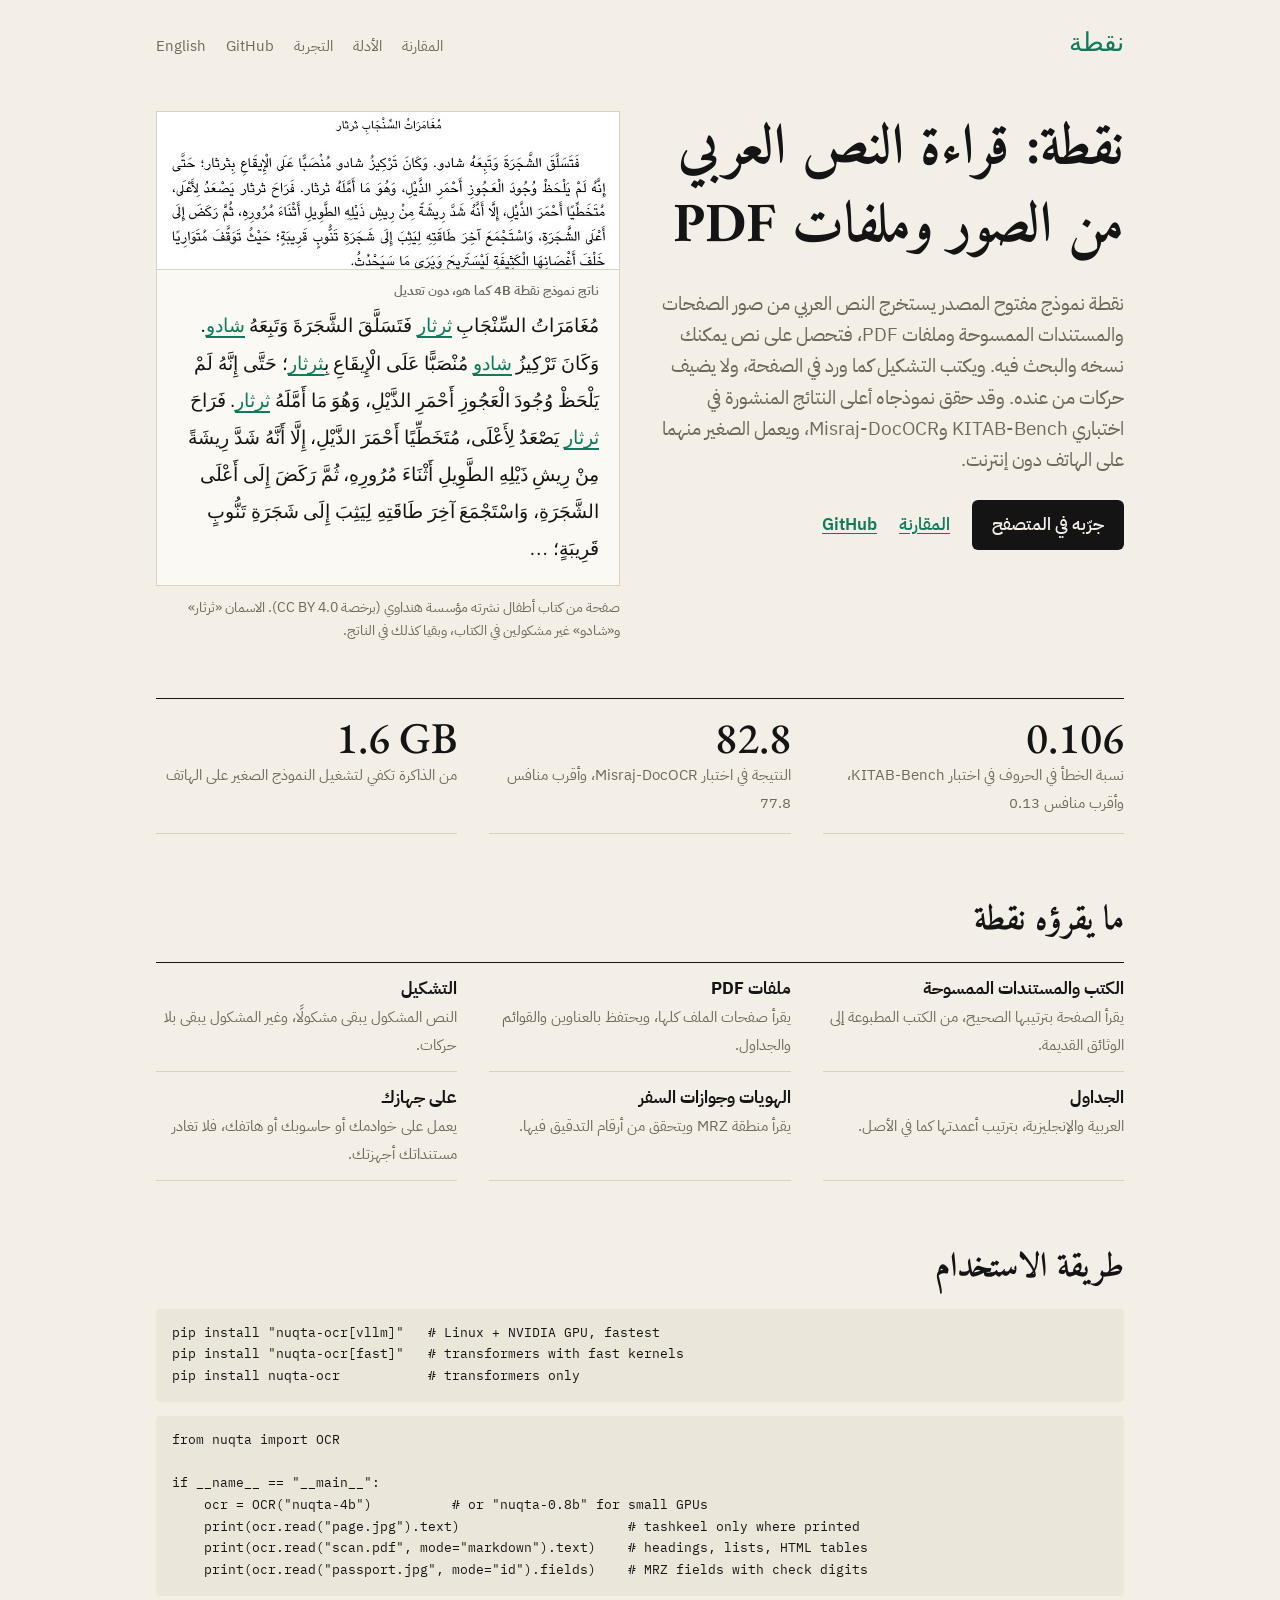
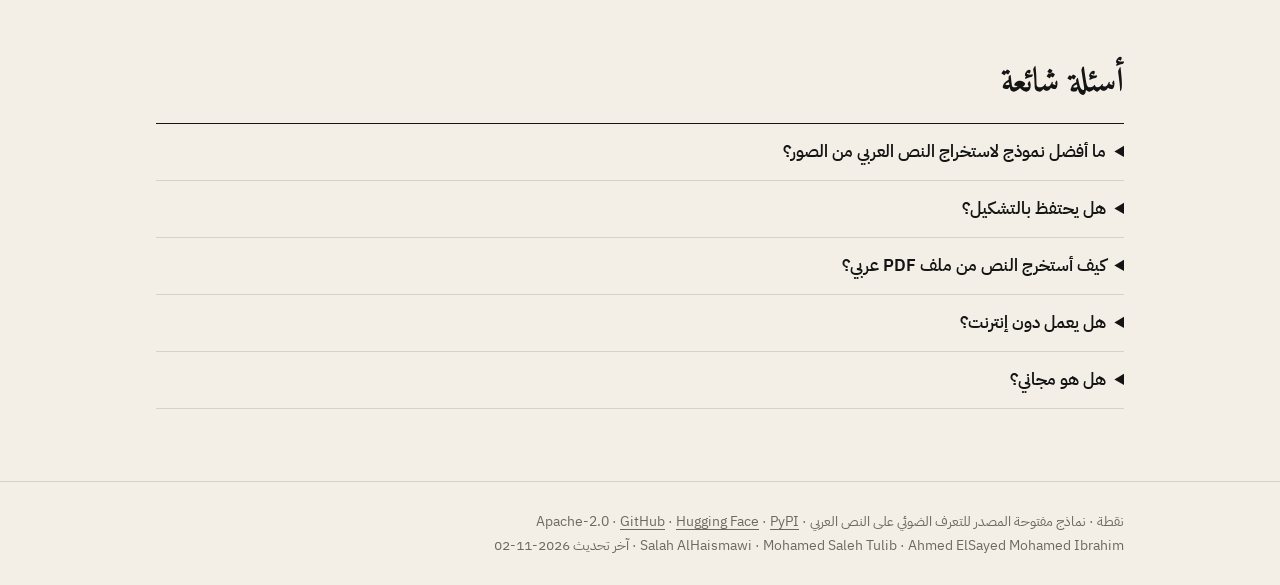
==== commit 2c61d1f3: "Website: Google Search Console verification tag" ====
--- a/docs/ar/index.html
+++ b/docs/ar/index.html
@@ -3,6 +3,7 @@
 <head>
 <meta charset="utf-8">
 <meta name="viewport" content="width=device-width, initial-scale=1">
+<meta name="google-site-verification" content="cV3bLYaiwx_uWgcfLye5ZW7KCQ7KMcF4KvZ8LbxjnN4">
 <title>نقطة: OCR عربي مفتوح المصدر لتحويل الصور وملفات PDF إلى نص</title>
 <meta name="description" content="نماذج ومكتبة مفتوحة المصدر للتعرف الضوئي على النص العربي: تحويل الصور والمستندات الممسوحة وملفات PDF إلى نص، مع التشكيل والجداول والبطاقات وجوازات السفر. الأول على معياري KITAB-Bench وMisraj-DocOCR.">
 <link rel="canonical" href="https://salahalhaismawi.github.io/nuqta-ocr/ar/">
@@ -13,7 +14,7 @@
 <link rel="preconnect" href="https://fonts.googleapis.com"><link rel="preconnect" href="https://fonts.gstatic.com" crossorigin>
 <link rel="stylesheet" href="https://fonts.googleapis.com/css2?family=EB+Garamond:wght@500&family=IBM+Plex+Mono&family=IBM+Plex+Sans:wght@400;600&family=IBM+Plex+Sans+Arabic:wght@400;600&family=Amiri:wght@400;700&display=swap">
 <link rel="stylesheet" href="../style.css">
-<script type="application/ld+json">{"@context": "https://schema.org", "@type": "WebPage", "name": "نقطة: OCR عربي مفتوح المصدر لتحويل الصور وملفات PDF إلى نص", "description": "نماذج ومكتبة مفتوحة المصدر للتعرف الضوئي على النص العربي: تحويل الصور والمستندات الممسوحة وملفات PDF إلى نص، مع التشكيل والجداول والبطاقات وجوازات السفر. الأول على معياري KITAB-Bench وMisraj-DocOCR.", "url": "https://salahalhaismawi.github.io/nuqta-ocr/ar/", "inLanguage": "ar", "dateModified": "2026-10-27", "author": [{"@type": "Person", "name": "Salah AlHaismawi"}, {"@type": "Person", "name": "Mohamed Saleh Tulib"}, {"@type": "Person", "name": "Ahmed ElSayed Mohamed Ibrahim"}]}</script><script type="application/ld+json">{"@context": "https://schema.org", "@type": "SoftwareApplication", "name": "Nuqta OCR", "alternateName": ["Nuqta Arabic OCR", "نقطة", "Nuqta-Arabic-OCR"], "applicationCategory": "DeveloperApplication", "operatingSystem": "Linux, macOS, Windows, Android, iOS", "description": "Open-source Arabic OCR models (4B and 0.8B) and Python library. First on KITAB-Bench (CER 0.106) and Misraj-DocOCR (MARS 82.8) among published results. Copies printed tashkeel, reads tables, IDs and passports.", "url": "https://salahalhaismawi.github.io/nuqta-ocr/", "downloadUrl": "https://pypi.org/project/nuqta-ocr/", "softwareVersion": "0.1.1", "license": "https://www.apache.org/licenses/LICENSE-2.0", "offers": {"@type": "Offer", "price": "0", "priceCurrency": "USD"}, "author": [{"@type": "Person", "name": "Salah AlHaismawi"}, {"@type": "Person", "name": "Mohamed Saleh Tulib"}, {"@type": "Person", "name": "Ahmed ElSayed Mohamed Ibrahim"}], "sameAs": ["https://github.com/SalahAlHaismawi/nuqta-ocr", "https://pypi.org/project/nuqta-ocr/", "https://huggingface.co/spaces/SalahALHaismawi/Nuqta-Arabic-OCR", "https://huggingface.co/SalahALHaismawi/Nuqta-Arabic-OCR-4B", "https://huggingface.co/SalahALHaismawi/Nuqta-Arabic-OCR-0.8B"]}</script><script type="application/ld+json">{"@context": "https://schema.org", "@type": "FAQPage", "mainEntity": [{"@type": "Question", "name": "ما أفضل نموذج لاستخراج النص العربي من الصور؟", "acceptedAnswer": {"@type": "Answer", "text": "بحسب النتائج المنشورة في الاختبارين العامّين لقراءة النص العربي، يتصدر نموذج Nuqta-Arabic-OCR 4B: نسبة الخطأ في الحروف 0.106 في اختبار KITAB-Bench، و82.8 في اختبار Misraj-DocOCR، متقدمًا على Gemini وGPT وBaseer. والنموذج مفتوح المصدر برخصة Apache-2.0."}}, {"@type": "Question", "name": "هل يحتفظ بالتشكيل؟", "acceptedAnswer": {"@type": "Answer", "text": "نعم، يكتب الحركات المطبوعة في الصفحة كما هي، ونادرًا ما يضيف حركة غير موجودة فيها."}}, {"@type": "Question", "name": "كيف أستخرج النص من ملف PDF عربي؟", "acceptedAnswer": {"@type": "Answer", "text": "ثبّت المكتبة بالأمر pip install nuqta-ocr، ثم استدعِ OCR('nuqta-4b').read('file.pdf').text. ويمكنك أيضًا تجربته في المتصفح دون تثبيت أي شيء."}}, {"@type": "Question", "name": "هل يعمل دون إنترنت؟", "acceptedAnswer": {"@type": "Answer", "text": "نعم، يعمل على خوادمك أو حاسوبك أو هاتفك دون اتصال، فتبقى مستنداتك عندك."}}, {"@type": "Question", "name": "هل هو مجاني؟", "acceptedAnswer": {"@type": "Answer", "text": "نعم، النماذج والمكتبة مجانية ومفتوحة المصدر، ويمكن استخدامها في المشاريع التجارية."}}]}</script>
+<script type="application/ld+json">{"@context": "https://schema.org", "@type": "WebPage", "name": "نقطة: OCR عربي مفتوح المصدر لتحويل الصور وملفات PDF إلى نص", "description": "نماذج ومكتبة مفتوحة المصدر للتعرف الضوئي على النص العربي: تحويل الصور والمستندات الممسوحة وملفات PDF إلى نص، مع التشكيل والجداول والبطاقات وجوازات السفر. الأول على معياري KITAB-Bench وMisraj-DocOCR.", "url": "https://salahalhaismawi.github.io/nuqta-ocr/ar/", "inLanguage": "ar", "dateModified": "2026-11-02", "author": [{"@type": "Person", "name": "Salah AlHaismawi"}, {"@type": "Person", "name": "Mohamed Saleh Tulib"}, {"@type": "Person", "name": "Ahmed ElSayed Mohamed Ibrahim"}]}</script><script type="application/ld+json">{"@context": "https://schema.org", "@type": "SoftwareApplication", "name": "Nuqta OCR", "alternateName": ["Nuqta Arabic OCR", "نقطة", "Nuqta-Arabic-OCR"], "applicationCategory": "DeveloperApplication", "operatingSystem": "Linux, macOS, Windows, Android, iOS", "description": "Open-source Arabic OCR models (4B and 0.8B) and Python library. First on KITAB-Bench (CER 0.106) and Misraj-DocOCR (MARS 82.8) among published results. Copies printed tashkeel, reads tables, IDs and passports.", "url": "https://salahalhaismawi.github.io/nuqta-ocr/", "downloadUrl": "https://pypi.org/project/nuqta-ocr/", "softwareVersion": "0.1.1", "license": "https://www.apache.org/licenses/LICENSE-2.0", "offers": {"@type": "Offer", "price": "0", "priceCurrency": "USD"}, "author": [{"@type": "Person", "name": "Salah AlHaismawi"}, {"@type": "Person", "name": "Mohamed Saleh Tulib"}, {"@type": "Person", "name": "Ahmed ElSayed Mohamed Ibrahim"}], "sameAs": ["https://github.com/SalahAlHaismawi/nuqta-ocr", "https://pypi.org/project/nuqta-ocr/", "https://huggingface.co/spaces/SalahALHaismawi/Nuqta-Arabic-OCR", "https://huggingface.co/SalahALHaismawi/Nuqta-Arabic-OCR-4B", "https://huggingface.co/SalahALHaismawi/Nuqta-Arabic-OCR-0.8B"]}</script><script type="application/ld+json">{"@context": "https://schema.org", "@type": "FAQPage", "mainEntity": [{"@type": "Question", "name": "ما أفضل نموذج لاستخراج النص العربي من الصور؟", "acceptedAnswer": {"@type": "Answer", "text": "بحسب النتائج المنشورة في الاختبارين العامّين لقراءة النص العربي، يتصدر نموذج Nuqta-Arabic-OCR 4B: نسبة الخطأ في الحروف 0.106 في اختبار KITAB-Bench، و82.8 في اختبار Misraj-DocOCR، متقدمًا على Gemini وGPT وBaseer. والنموذج مفتوح المصدر برخصة Apache-2.0."}}, {"@type": "Question", "name": "هل يحتفظ بالتشكيل؟", "acceptedAnswer": {"@type": "Answer", "text": "نعم، يكتب الحركات المطبوعة في الصفحة كما هي، ونادرًا ما يضيف حركة غير موجودة فيها."}}, {"@type": "Question", "name": "كيف أستخرج النص من ملف PDF عربي؟", "acceptedAnswer": {"@type": "Answer", "text": "ثبّت المكتبة بالأمر pip install nuqta-ocr، ثم استدعِ OCR('nuqta-4b').read('file.pdf').text. ويمكنك أيضًا تجربته في المتصفح دون تثبيت أي شيء."}}, {"@type": "Question", "name": "هل يعمل دون إنترنت؟", "acceptedAnswer": {"@type": "Answer", "text": "نعم، يعمل على خوادمك أو حاسوبك أو هاتفك دون اتصال، فتبقى مستنداتك عندك."}}, {"@type": "Question", "name": "هل هو مجاني؟", "acceptedAnswer": {"@type": "Answer", "text": "نعم، النماذج والمكتبة مجانية ومفتوحة المصدر، ويمكن استخدامها في المشاريع التجارية."}}]}</script>
 </head>
 <body dir="rtl">
 <header class="top"><div class="wrap">
@@ -61,6 +62,6 @@
 
 </div></main>
 <footer><div class="wrap">نقطة · نماذج مفتوحة المصدر للتعرف الضوئي على النص العربي · Apache-2.0 · <a href="https://github.com/SalahAlHaismawi/nuqta-ocr">GitHub</a> · <a href="https://huggingface.co/SalahALHaismawi/Nuqta-Arabic-OCR-4B">Hugging Face</a> · <a href="https://pypi.org/project/nuqta-ocr/">PyPI</a><br>
-Salah AlHaismawi · Mohamed Saleh Tulib · Ahmed ElSayed Mohamed Ibrahim · آخر تحديث 2026-10-27</div></footer>
+Salah AlHaismawi · Mohamed Saleh Tulib · Ahmed ElSayed Mohamed Ibrahim · آخر تحديث 2026-11-02</div></footer>
 </body>
 </html>
